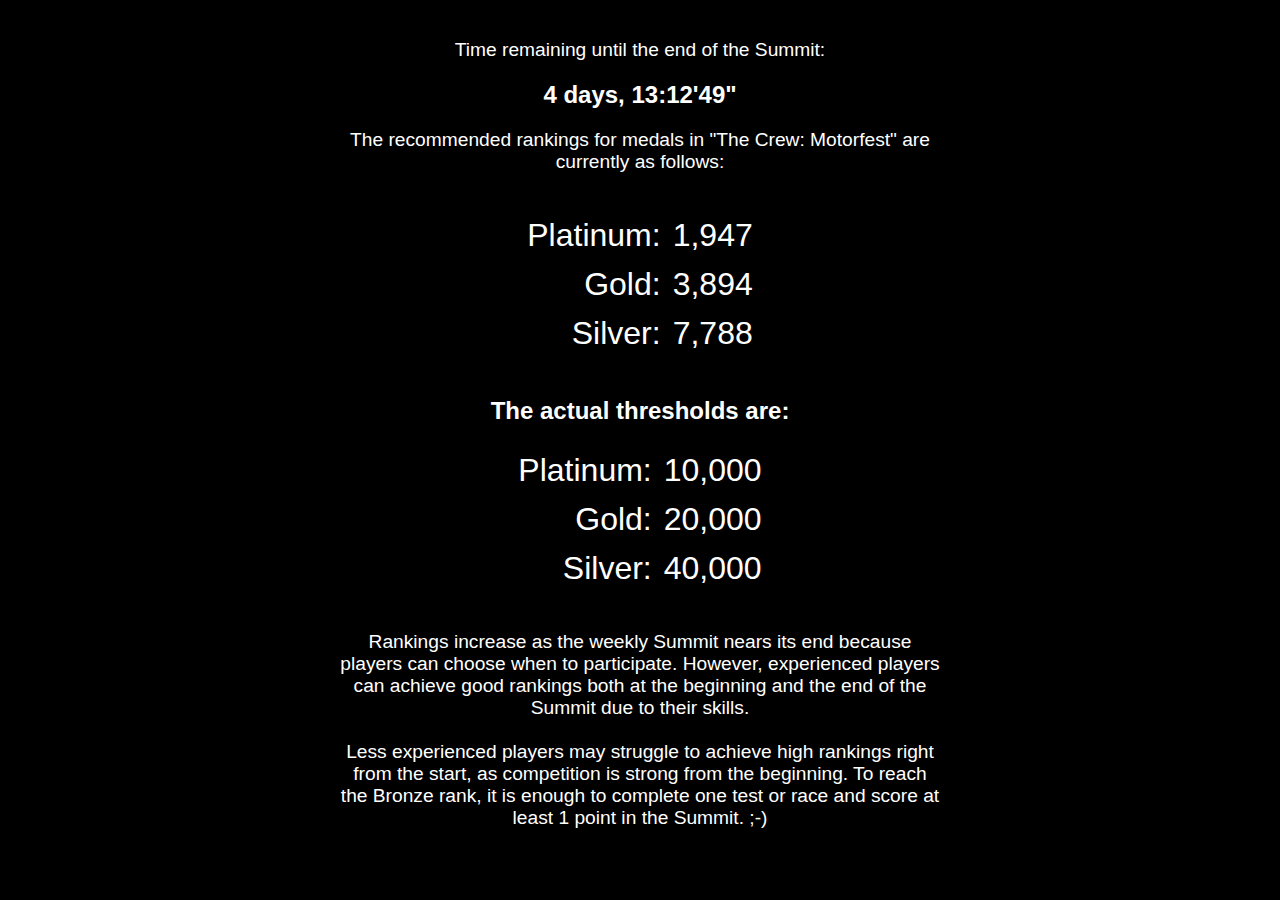
==== index.html @ e08b8799 "Add files via upload" ====
<!DOCTYPE html>
<html lang="en">
<head>
	<meta charset="UTF-8">
	<meta name="viewport" content="width=device-width, initial-scale=1.0">
	<title>Estimated Summit Rank</title>
	<link rel="stylesheet" href="styles.css">
</head>
<body>
	<p>Time remaining until the end of the Summit:</p>
	<h2 id="RemainingTimeText"></h2>
	<p>The recommended rankings for medals in "The Crew: Motorfest" are currently as follows:</p>
	<br>
	<table id="rankTable">
		<tr>
			<td>Platinum:</td>
			<td id="platin"></td>
		</tr>
		<tr>
			<td>Gold:</td>
			<td id="gold"></td>
		</tr>
		<tr>
			<td>Silver:</td>
			<td id="silber"></td>
		</tr>
	</table>
	<br>
	<h2>The actual thresholds are:</h2>
	<table>
		<tbody>
			<tr>
				<td>Platinum:</td>
				<td>10,000</td>
			</tr>
			<tr>
				<td>Gold:</td>
				<td>20,000</td>
			</tr>
			<tr>
				<td>Silver:</td>
				<td>40,000</td>
			</tr>
		</tbody>
	</table>
	<br>
	<p>Rankings increase as the weekly Summit nears its end because players can choose when to participate. However, experienced players can achieve good rankings both at the beginning and the end of the Summit due to their skills. 
	<br><br>
	Less experienced players may struggle to achieve high rankings right from the start, as competition is strong from the beginning. To reach the Bronze rank, it is enough to complete one test or race and score at least 1 point in the Summit. ;-) </p>
	<script src="script.js"></script>
</body>
</html>
---- styles.css ----
body {
	background-color: black;
	color: white;
	font-family: Arial, sans-serif;
	margin: 0 auto;
	padding: 20px;
	max-width: 600px;
	text-align: center;
}

table {
	margin: 0 auto;
	font-size: 2em;
	text-align: right;
}

td {
	padding: 5px;
}

p {
	font-size: 1.2em;
	text-align: center;
}
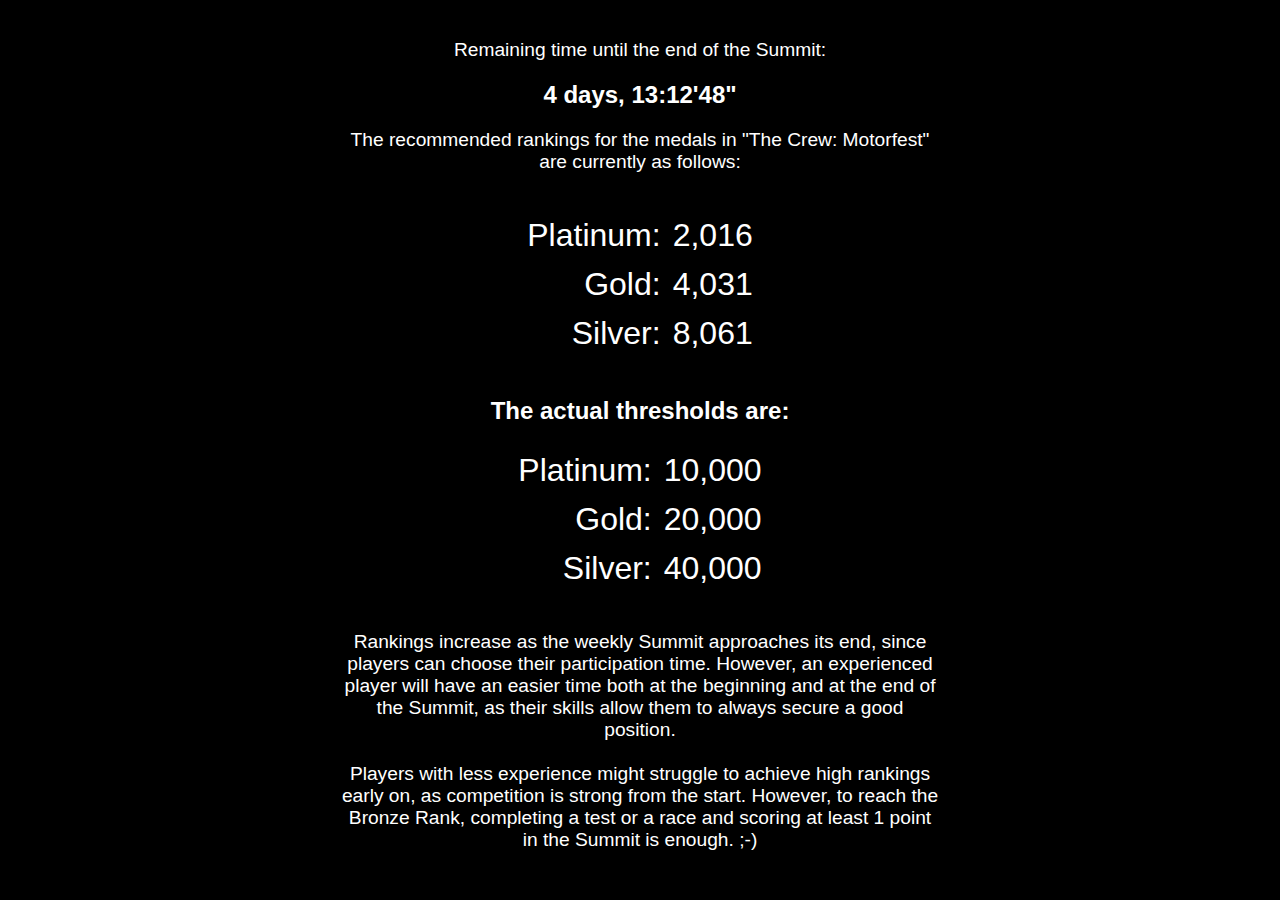
==== commit c43bd9fb: "Updated files via upload" ====
--- a/index.html
+++ b/index.html
@@ -7,46 +7,49 @@
 	<link rel="stylesheet" href="styles.css">
 </head>
 <body>
-	<p>Time remaining until the end of the Summit:</p>
-	<h2 id="RemainingTimeText"></h2>
-	<p>The recommended rankings for medals in "The Crew: Motorfest" are currently as follows:</p>
+	<h2 id="summit-info">The evaluation of the previous Summit is ongoing. Leaderboards will be available again from 4:00 AM (UTC).<br><br></h2>
+	<p>Remaining time until the end of the Summit:</p>
+	<h2 id="RemainingTimeText">7 days</h2>
+	<p>The recommended rankings for the medals in "The Crew: Motorfest" are currently as follows:</p>
 	<br>
 	<table id="rankTable">
 		<tr>
 			<td>Platinum:</td>
-			<td id="platin"></td>
+			<td id="platin">---</td>
 		</tr>
 		<tr>
 			<td>Gold:</td>
-			<td id="gold"></td>
+			<td id="gold">---</td>
 		</tr>
 		<tr>
 			<td>Silver:</td>
-			<td id="silber"></td>
+			<td id="silber">---</td>
 		</tr>
 	</table>
 	<br>
+	
 	<h2>The actual thresholds are:</h2>
 	<table>
-		<tbody>
-			<tr>
-				<td>Platinum:</td>
-				<td>10,000</td>
-			</tr>
-			<tr>
-				<td>Gold:</td>
-				<td>20,000</td>
-			</tr>
-			<tr>
-				<td>Silver:</td>
-				<td>40,000</td>
-			</tr>
-		</tbody>
+	<tbody>
+		<tr>
+		<td>Platinum:</td>
+		<td>10,000</td>
+		</tr>
+		<tr>
+		<td>Gold:</td>
+		<td>20,000</td>
+		</tr>
+		<tr>
+		<td>Silver:</td>
+		<td>40,000</td>
+		</tr>
+	</tbody>
 	</table>
 	<br>
-	<p>Rankings increase as the weekly Summit nears its end because players can choose when to participate. However, experienced players can achieve good rankings both at the beginning and the end of the Summit due to their skills. 
+	
+	<p> Rankings increase as the weekly Summit approaches its end, since players can choose their participation time. However, an experienced player will have an easier time both at the beginning and at the end of the Summit, as their skills allow them to always secure a good position.
 	<br><br>
-	Less experienced players may struggle to achieve high rankings right from the start, as competition is strong from the beginning. To reach the Bronze rank, it is enough to complete one test or race and score at least 1 point in the Summit. ;-) </p>
+	Players with less experience might struggle to achieve high rankings early on, as competition is strong from the start. However, to reach the Bronze Rank, completing a test or a race and scoring at least 1 point in the Summit is enough. ;-) </p>
 	<script src="script.js"></script>
 </body>
 </html>
--- a/styles.css
+++ b/styles.css
@@ -22,3 +22,7 @@
 	font-size: 1.2em;
 	text-align: center;
 }
+
+#summit-info {
+	display: none;
+}
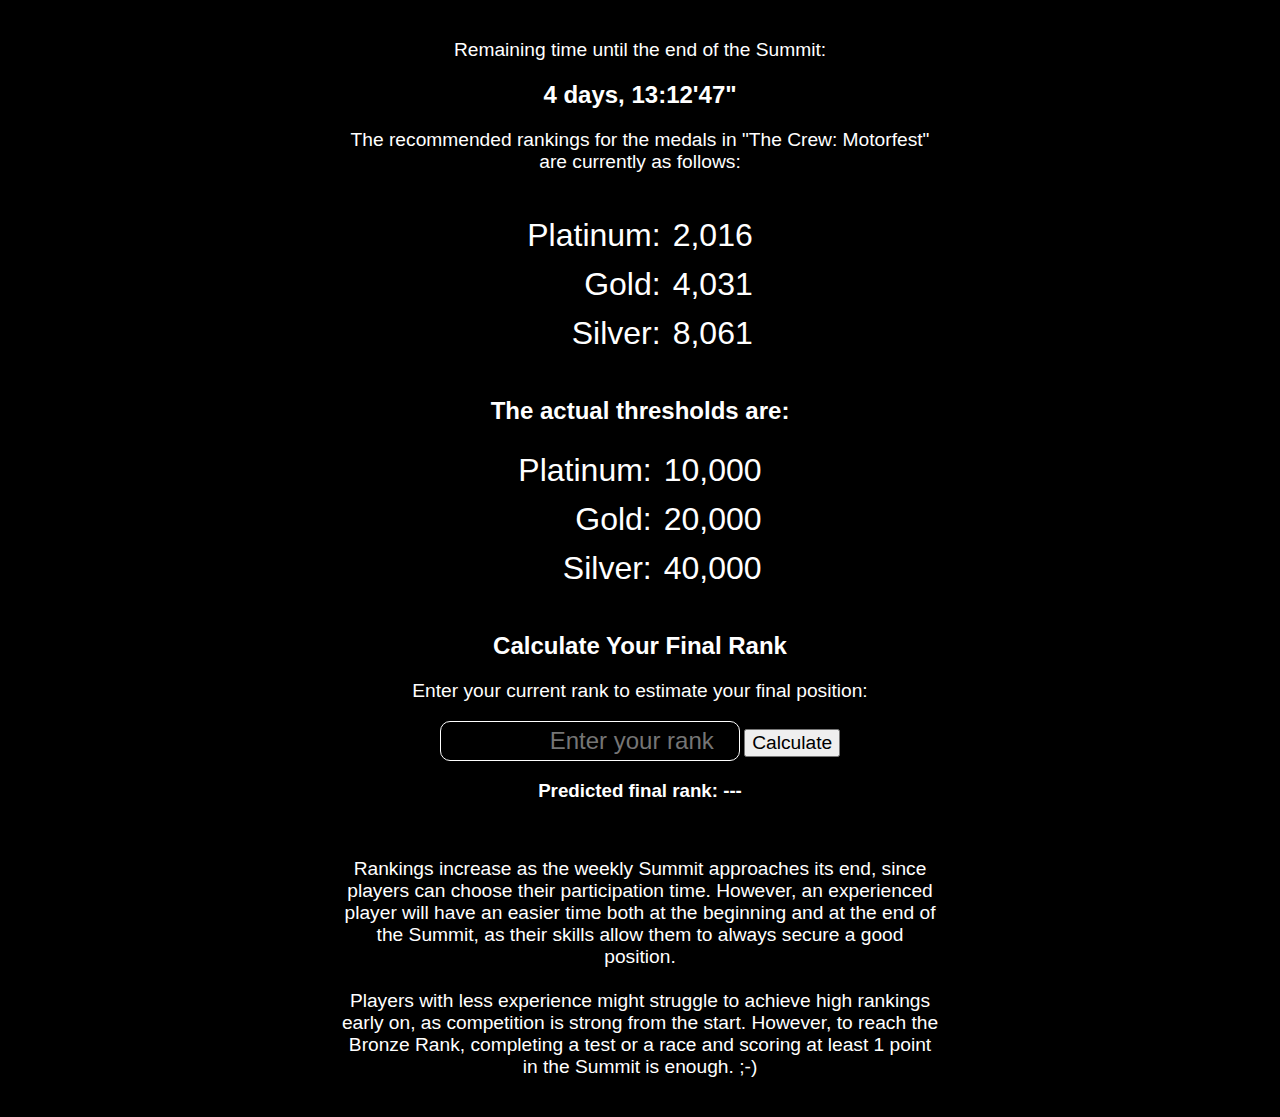
==== commit 6b373199: "Add files via upload" ====
--- a/index.html
+++ b/index.html
@@ -46,6 +46,12 @@
 	</tbody>
 	</table>
 	<br>
+	<h2>Calculate Your Final Rank</h2>
+	<p>Enter your current rank to estimate your final position:</p>
+	<input type="number" id="userRankInput" placeholder="Enter your rank">
+	<button onclick="calculateFinalRank()">Calculate</button>
+	<h3 id="rankNumber">Predicted final rank: <span id="finalRankOutput">---</span></h3>
+	<br>
 	
 	<p> Rankings increase as the weekly Summit approaches its end, since players can choose their participation time. However, an experienced player will have an easier time both at the beginning and at the end of the Summit, as their skills allow them to always secure a good position.
 	<br><br>
--- a/styles.css
+++ b/styles.css
@@ -18,7 +18,7 @@
 	padding: 5px;
 }
 
-p {
+p, button {
 	font-size: 1.2em;
 	text-align: center;
 }
@@ -26,3 +26,16 @@
 #summit-info {
 	display: none;
 }
+
+input[type="number"] {
+    background-color: black;
+    color: white;
+    font-size: 1.5em;
+    text-align: right;
+    border: 1px solid white;
+    padding: 5px 10px;
+    width: 100%;
+    max-width: 300px;
+    box-sizing: border-box;
+	border-radius: 10px; 
+}
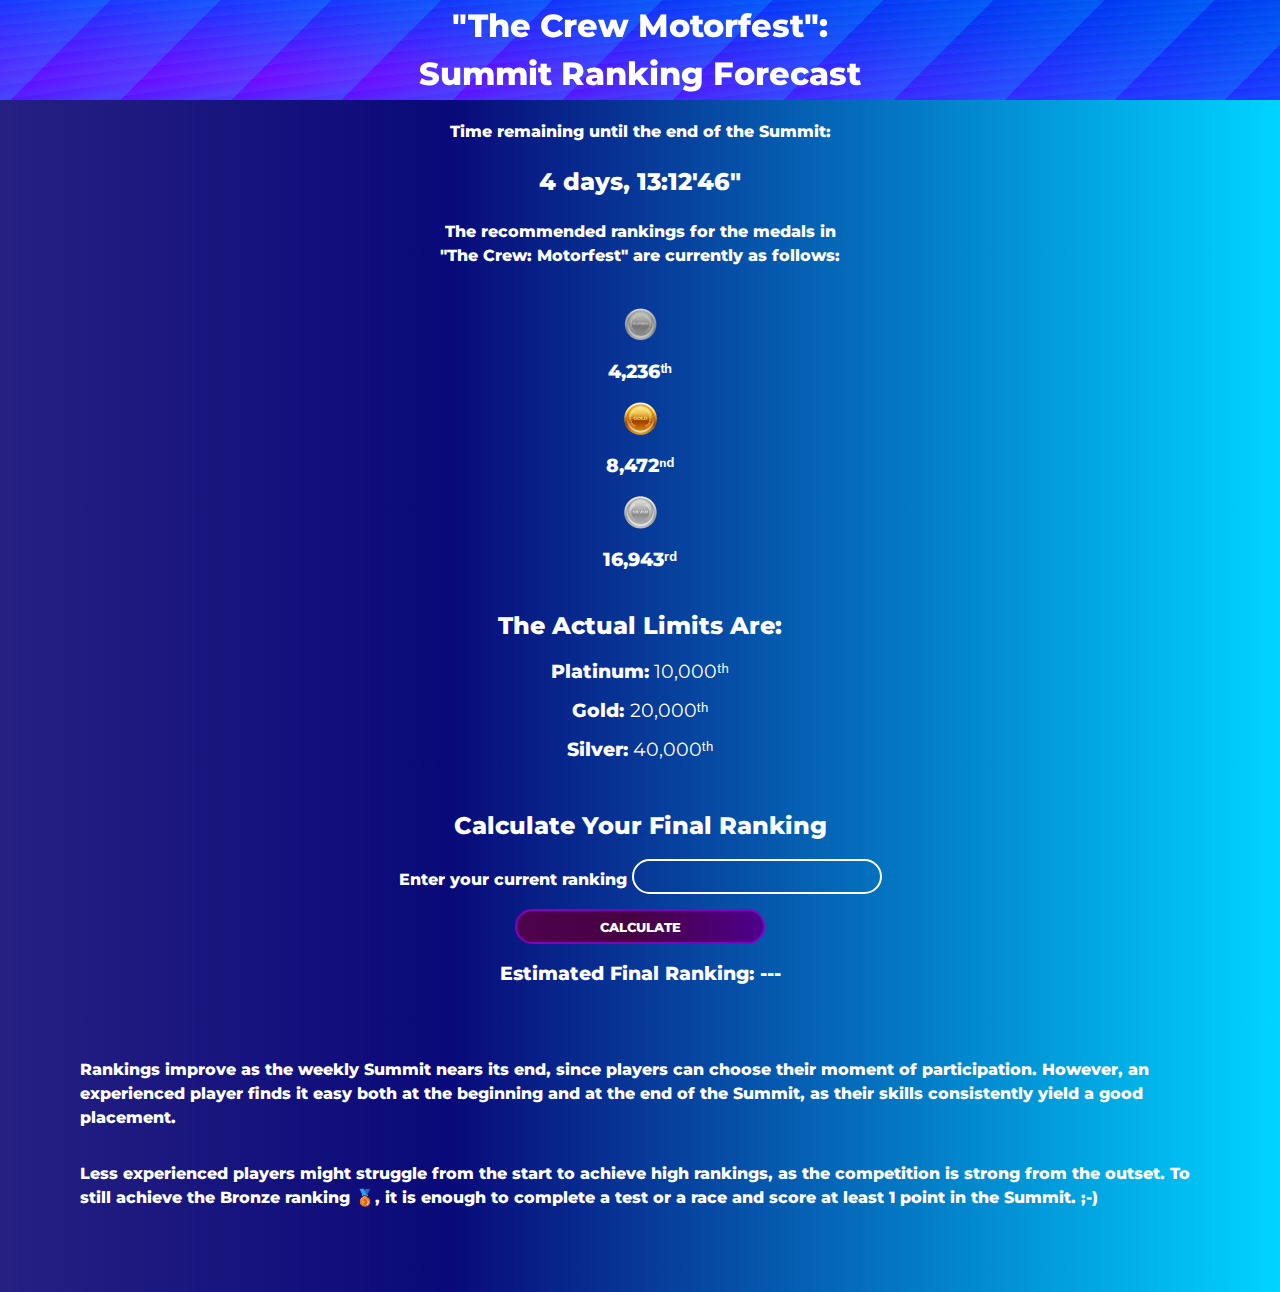
==== commit be4a3adc: "UI overhaul with better colors and live update" ====
--- a/index.html
+++ b/index.html
@@ -1,61 +1,76 @@
 <!DOCTYPE html>
 <html lang="en">
 <head>
-	<meta charset="UTF-8">
-	<meta name="viewport" content="width=device-width, initial-scale=1.0">
-	<title>Estimated Summit Rank</title>
-	<link rel="stylesheet" href="styles.css">
+  <meta charset="UTF-8">
+  <meta name="viewport" content="width=device-width, initial-scale=1.0">
+  <title>Estimated Summit Ranking</title>
+  <link rel="stylesheet" href="style_new.css">
+  <style>
+    @font-face {
+      font-display: swap;
+      font-family: 'Montserrat';
+      font-style: normal;
+      font-weight: 400;
+      src: url('fonts/montserrat-v29-latin-regular.woff2') format('woff2');
+    }
+    @font-face {
+      font-display: swap;
+      font-family: 'Montserrat';
+      font-style: normal;
+      font-weight: 800;
+      src: url('fonts/montserrat-v29-latin-800.woff2') format('woff2');
+    }
+  </style>
 </head>
 <body>
-	<h2 id="summit-info">The evaluation of the previous Summit is ongoing. Leaderboards will be available again from 4:00 AM (UTC).<br><br></h2>
-	<p>Remaining time until the end of the Summit:</p>
-	<h2 id="RemainingTimeText">7 days</h2>
-	<p>The recommended rankings for the medals in "The Crew: Motorfest" are currently as follows:</p>
-	<br>
-	<table id="rankTable">
-		<tr>
-			<td>Platinum:</td>
-			<td id="platin">---</td>
-		</tr>
-		<tr>
-			<td>Gold:</td>
-			<td id="gold">---</td>
-		</tr>
-		<tr>
-			<td>Silver:</td>
-			<td id="silber">---</td>
-		</tr>
-	</table>
-	<br>
-	
-	<h2>The actual thresholds are:</h2>
-	<table>
-	<tbody>
-		<tr>
-		<td>Platinum:</td>
-		<td>10,000</td>
-		</tr>
-		<tr>
-		<td>Gold:</td>
-		<td>20,000</td>
-		</tr>
-		<tr>
-		<td>Silver:</td>
-		<td>40,000</td>
-		</tr>
-	</tbody>
-	</table>
-	<br>
-	<h2>Calculate Your Final Rank</h2>
-	<p>Enter your current rank to estimate your final position:</p>
-	<input type="number" id="userRankInput" placeholder="Enter your rank">
-	<button onclick="calculateFinalRank()">Calculate</button>
-	<h3 id="rankNumber">Predicted final rank: <span id="finalRankOutput">---</span></h3>
-	<br>
-	
-	<p> Rankings increase as the weekly Summit approaches its end, since players can choose their participation time. However, an experienced player will have an easier time both at the beginning and at the end of the Summit, as their skills allow them to always secure a good position.
-	<br><br>
-	Players with less experience might struggle to achieve high rankings early on, as competition is strong from the start. However, to reach the Bronze Rank, completing a test or a race and scoring at least 1 point in the Summit is enough. ;-) </p>
-	<script src="script.js"></script>
+  <header>
+    <div id="headline_box">
+      <h1 id="headline">"The Crew Motorfest": <br> Summit Ranking Forecast</h1>
+    </div>
+  </header>
+  <main>
+    <section id="countdown">
+      <div id="subheadline_box">
+        <h2 id="summit-info">The evaluation of the previous Summit is ongoing. Leaderboards will be available again from 4:00 AM (UTC).<br><br></h2>
+        <p>Time remaining until the end of the Summit:</p>
+        <h2 id="RemainingTimeText">7 Days</h2>
+        <p>The recommended rankings for the medals in<br>"The Crew: Motorfest" are currently as follows:</p>
+      </div>
+      <div class="rankContainer">
+        <div class="rankItem">
+          <img id="platinImg" src="images/platinum.webp" alt="Platinum">
+          <span id="platin"></span>
+          <img id="goldImg" src="images/gold.webp" alt="Gold">
+          <span id="gold"></span>
+          <img id="silberImg" src="images/silver.webp" alt="Silver">
+          <span id="silber"></span>
+        </div>
+      </div>
+    </section>
+    
+    <section id="actual-limits">
+      <h2>The Actual Limits Are:</h2>
+      <ul>
+        <li><strong>Platinum:</strong> 10,000ᵗʰ</li>
+        <li><strong>Gold:  </strong> 20,000ᵗʰ</li>
+        <li><strong>Silver:</strong> 40,000ᵗʰ</li>
+      </ul>
+    </section>
+    
+    <section id="calculation">
+      <h2>Calculate Your Final Ranking</h2>
+      <label for="userRankInput">Enter your current ranking</label>
+      <input type="number" id="userRankInput">
+      <div class="button-container">
+        <button onclick="calculateFinalRank()">CALCULATE</button>
+      </div>
+      <h3 id="rankNumber">Estimated Final Ranking: <span id="finalRankOutput">---</span></h3>
+    </section>
+  </main>
+  <footer class="footer-text">
+    <p>Rankings improve as the weekly Summit nears its end, since players can choose their moment of participation. However, an experienced player finds it easy both at the beginning and at the end of the Summit, as their skills consistently yield a good placement.</p>
+    <p>Less experienced players might struggle from the start to achieve high rankings, as the competition is strong from the outset. To still achieve the Bronze ranking 🥉, it is enough to complete a test or a race and score at least 1 point in the Summit. ;-)</p>
+  </footer>
+  <script src="script.js"></script>
 </body>
 </html>
--- a/style_new.css
+++ b/style_new.css
@@ -0,0 +1,137 @@
+/* Reset und Box-Modell */
+* {
+    margin: 0;
+    padding: 0;
+    box-sizing: border-box;
+}
+
+/* Grundlegendes Styling */
+body {
+    width: 100%;
+    background: linear-gradient(90deg, rgba(37,32,130,1) 0%, rgba(9,9,121,1) 35%, rgba(0,212,255,1) 100%);
+    font-family: 'Montserrat', sans-serif;
+    font-weight: 800;
+    text-align: center;
+    color: white;
+    line-height: 1.5;
+}
+
+/* Header */
+header {
+    width: 100%;
+    min-height: 100px;
+    position: sticky;
+    top: 0;
+    left: 0;
+    display: flex;
+    justify-content: center;
+    align-items: center;
+    background-image: 
+    repeating-linear-gradient(315deg, #00FFFF2E 92%, #073AFF00 100%),
+    repeating-radial-gradient(75% 75% at 238% 218%, #00FFFF12 30%, #073AFF14 39%),
+    radial-gradient(99% 99% at 109% 2%, #002FEDFF 0%, #073AFF00 100%),
+    radial-gradient(99% 99% at 21% 78%, #7B00FFFF 0%, #073AFF00 100%),
+    radial-gradient(160% 154% at 711px -303px, #2000FFFF 0%, #073AFFFF 100%);
+}
+
+#headline {
+    text-align: center;
+    font-family: "Montserrat", sans-serif;
+    font-weight: 800;
+    font-size: clamp(1rem, 3vw, 2rem);
+}
+
+/* Main Content */
+main,
+#RemainingTimeText {
+    padding: 20px;
+}
+
+#subheadline_box {
+    margin-bottom: 20px;
+}
+
+/* Countdown und Ranganzeige */
+.rankContainer {
+    display: flex;
+    flex-direction: column;
+    align-items: center;
+    justify-content: center;
+    height: 300px;
+    margin-bottom: 20px;
+}
+
+.rankItem {
+    display: flex;
+    flex-direction: column;
+    align-items: center;
+    gap: 10px;
+    font-size: 1.2rem;
+}
+
+.rankItem img {
+    width: 35px;
+    height: 35px;
+    margin: 5px 15px;
+}
+
+/* Grenzen */
+#actual-limits ul {
+    list-style: none;
+    padding: 8px;
+    font-weight: 400;
+    margin-bottom: 2rem;
+}
+
+#actual-limits li {
+    padding: 5px;
+    font-size: 1.2rem;
+}
+
+/* Berechnungsbereich */
+#userRankInput {
+    width: 250px;
+    height: 35px;
+    margin: 15px 0;
+    padding: 5px;
+    border: 2px solid white;
+    border-radius: 30px;
+    font-size: 1.5rem;
+    text-align: center;
+    background-color: transparent;
+    color: white;
+}
+
+.button-container button {
+    width: 250px;
+    height: 35px;
+    margin-bottom: 1rem;
+    font-family: 'Montserrat', sans-serif;
+    font-weight: 800;
+    color: white;
+    border: 2px solid rgba(148, 0, 211, 0.8);
+    border-radius: 30px;
+    background: linear-gradient(90deg, rgba(78,2,76,1) 0%, rgba(71,1,66,1) 48%, rgba(77,0,140,1) 100%);
+    cursor: pointer;
+    transition: transform 0.3s, box-shadow 0.3s;
+}
+
+.button-container button:hover {
+    transform: scale(1.05);
+    box-shadow: 0px 0px 15px rgba(148, 0, 211, 0.8);
+    border-color: rgba(148, 0, 211, 0.8);
+}
+
+/* Footer */
+.footer-text {
+    margin: 30px auto;
+    max-width: 1200px;
+    padding: 20px 40px; /* 20px oben/unten, 40px links/rechts */
+    text-align: left;
+    font-size: 16px;
+    line-height: 1.5;
+}
+
+.footer-text p {
+    margin-bottom: 2rem; /* Abstand zwischen den Paragraphen */
+}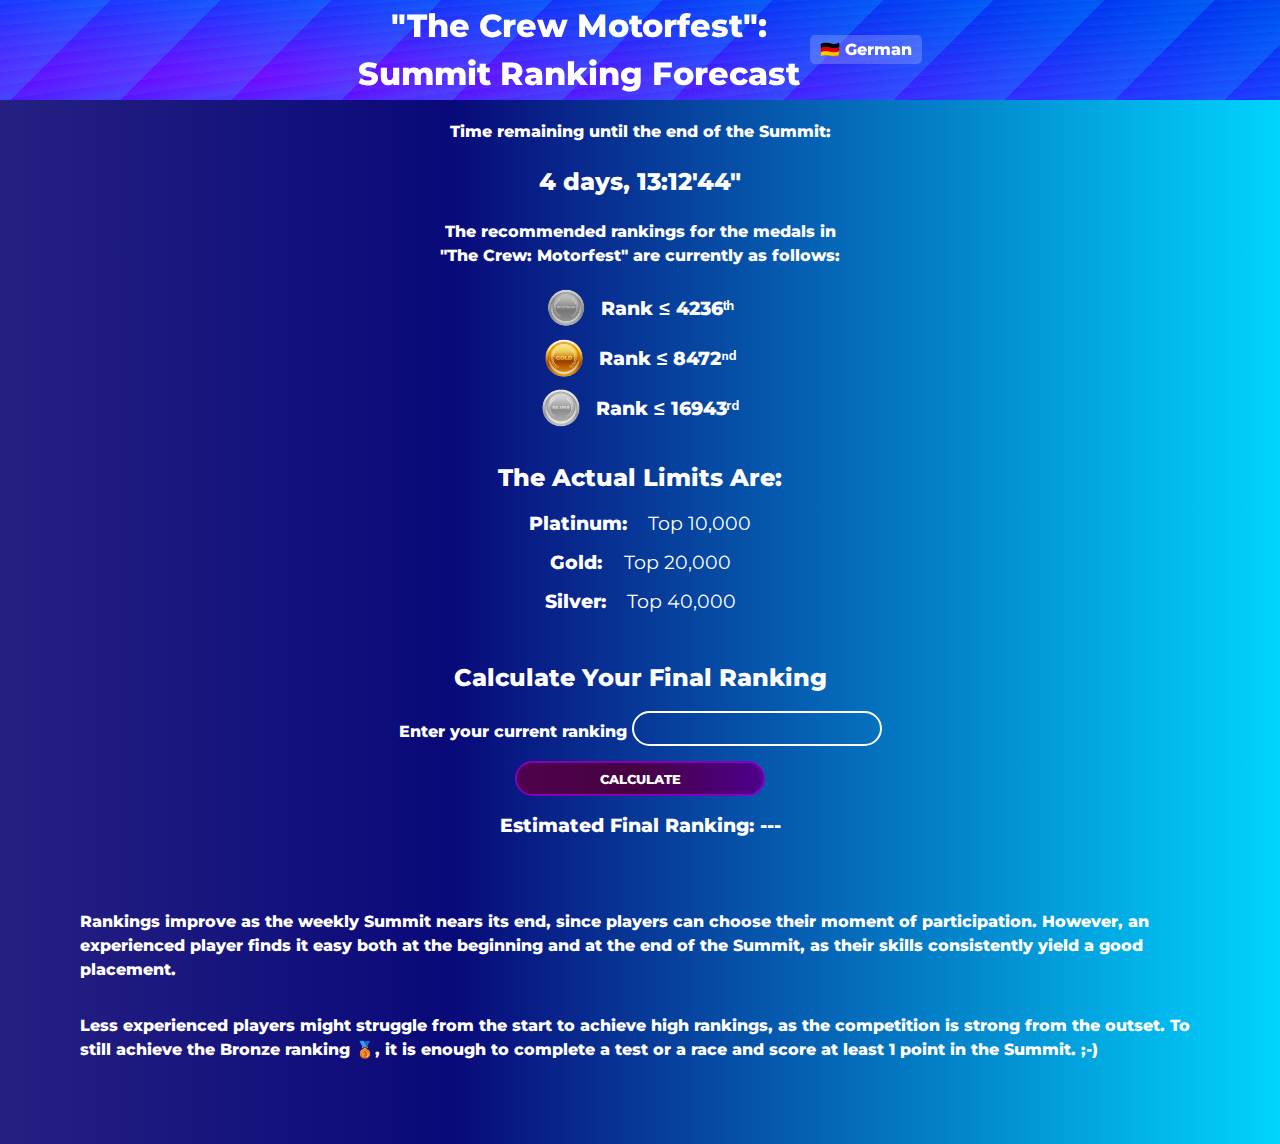
==== commit 8d848344: "Optimized rank display and added language switch" ====
--- a/index.html
+++ b/index.html
@@ -27,6 +27,9 @@
     <div id="headline_box">
       <h1 id="headline">"The Crew Motorfest": <br> Summit Ranking Forecast</h1>
     </div>
+    <nav class="language-switch">
+      <a href="index_de.html">🇩🇪 German</a>
+    </nav>
   </header>
   <main>
     <section id="countdown">
@@ -38,12 +41,16 @@
       </div>
       <div class="rankContainer">
         <div class="rankItem">
-          <img id="platinImg" src="images/platinum.webp" alt="Platinum">
-          <span id="platin"></span>
-          <img id="goldImg" src="images/gold.webp" alt="Gold">
-          <span id="gold"></span>
-          <img id="silberImg" src="images/silver.webp" alt="Silver">
-          <span id="silber"></span>
+            <img id="platinImg" src="images/platinum.webp" alt="Platinum">
+            <span id="platin">---</span>
+        </div>
+        <div class="rankItem">
+            <img id="goldImg" src="images/gold.webp" alt="Gold">
+            <span id="gold">---</span>
+        </div>
+        <div class="rankItem">
+            <img id="silberImg" src="images/silver.webp" alt="Silver">
+            <span id="silber">---</span>
         </div>
       </div>
     </section>
@@ -51,9 +58,9 @@
     <section id="actual-limits">
       <h2>The Actual Limits Are:</h2>
       <ul>
-        <li><strong>Platinum:</strong> 10,000ᵗʰ</li>
-        <li><strong>Gold:  </strong> 20,000ᵗʰ</li>
-        <li><strong>Silver:</strong> 40,000ᵗʰ</li>
+        <li><strong>Platinum:</strong> Top 10,000</li>
+        <li><strong>Gold:  </strong> Top 20,000</li>
+        <li><strong>Silver:</strong> Top 40,000</li>
       </ul>
     </section>
     
--- a/style_new.css
+++ b/style_new.css
@@ -41,6 +41,21 @@
     font-size: clamp(1rem, 3vw, 2rem);
 }
 
+.language-switch a {
+    text-decoration: none;
+    font-weight: bold;
+    color: white;
+    padding: 5px 10px;
+    margin-left: 10px;
+    border-radius: 5px;
+    background: rgba(255, 255, 255, 0.2);
+    transition: 0.3s;
+}
+
+.language-switch a:hover {
+    background: rgba(255, 255, 255, 0.4);
+}
+
 /* Main Content */
 main,
 #RemainingTimeText {
@@ -54,25 +69,21 @@
 /* Countdown und Ranganzeige */
 .rankContainer {
     display: flex;
-    flex-direction: column;
+    flex-direction: column; /* Jede Medaille in eine eigene Zeile */
     align-items: center;
-    justify-content: center;
-    height: 300px;
-    margin-bottom: 20px;
+    gap: 10px; /* Abstand zwischen den Zeilen */
+    margin-bottom: 2em;
 }
 
 .rankItem {
     display: flex;
-    flex-direction: column;
     align-items: center;
-    gap: 10px;
-    font-size: 1.2rem;
+    gap: 15px; /* Abstand zwischen Bild & Text */
+    font-size: 1.2rem; /* Lesbare Schriftgröße */
 }
-
 .rankItem img {
-    width: 35px;
-    height: 35px;
-    margin: 5px 15px;
+    width: 40px;
+    height: 40px;
 }
 
 /* Grenzen */
@@ -86,6 +97,10 @@
 #actual-limits li {
     padding: 5px;
     font-size: 1.2rem;
+}
+
+#actual-limits li strong {
+    padding-right: 1rem;
 }
 
 /* Berechnungsbereich */
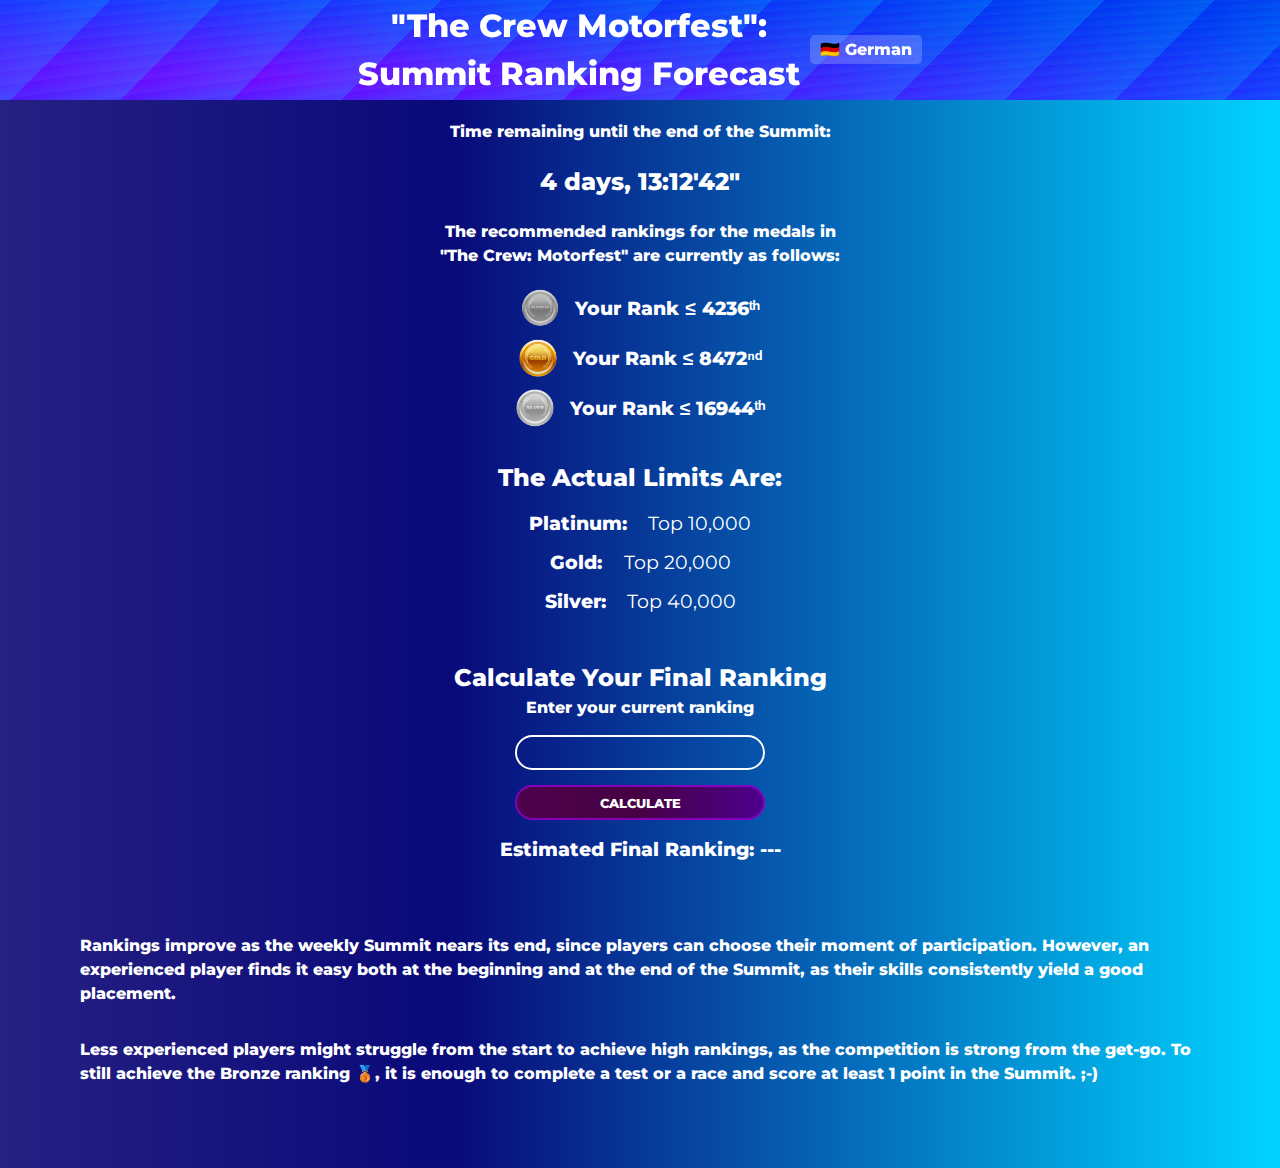
==== commit 20e02371: "Improved rank display, input positioning, and wording" ====
--- a/index.html
+++ b/index.html
@@ -67,6 +67,7 @@
     <section id="calculation">
       <h2>Calculate Your Final Ranking</h2>
       <label for="userRankInput">Enter your current ranking</label>
+      <br>
       <input type="number" id="userRankInput">
       <div class="button-container">
         <button onclick="calculateFinalRank()">CALCULATE</button>
@@ -76,7 +77,7 @@
   </main>
   <footer class="footer-text">
     <p>Rankings improve as the weekly Summit nears its end, since players can choose their moment of participation. However, an experienced player finds it easy both at the beginning and at the end of the Summit, as their skills consistently yield a good placement.</p>
-    <p>Less experienced players might struggle from the start to achieve high rankings, as the competition is strong from the outset. To still achieve the Bronze ranking 🥉, it is enough to complete a test or a race and score at least 1 point in the Summit. ;-)</p>
+    <p>Less experienced players might struggle from the start to achieve high rankings, as the competition is strong from the get-go. To still achieve the Bronze ranking 🥉, it is enough to complete a test or a race and score at least 1 point in the Summit. ;-)</p>
   </footer>
   <script src="script.js"></script>
 </body>
--- a/style_new.css
+++ b/style_new.css
@@ -39,6 +39,10 @@
     font-family: "Montserrat", sans-serif;
     font-weight: 800;
     font-size: clamp(1rem, 3vw, 2rem);
+}
+
+.language-switch {
+    min-width: fit-content;
 }
 
 .language-switch a {
